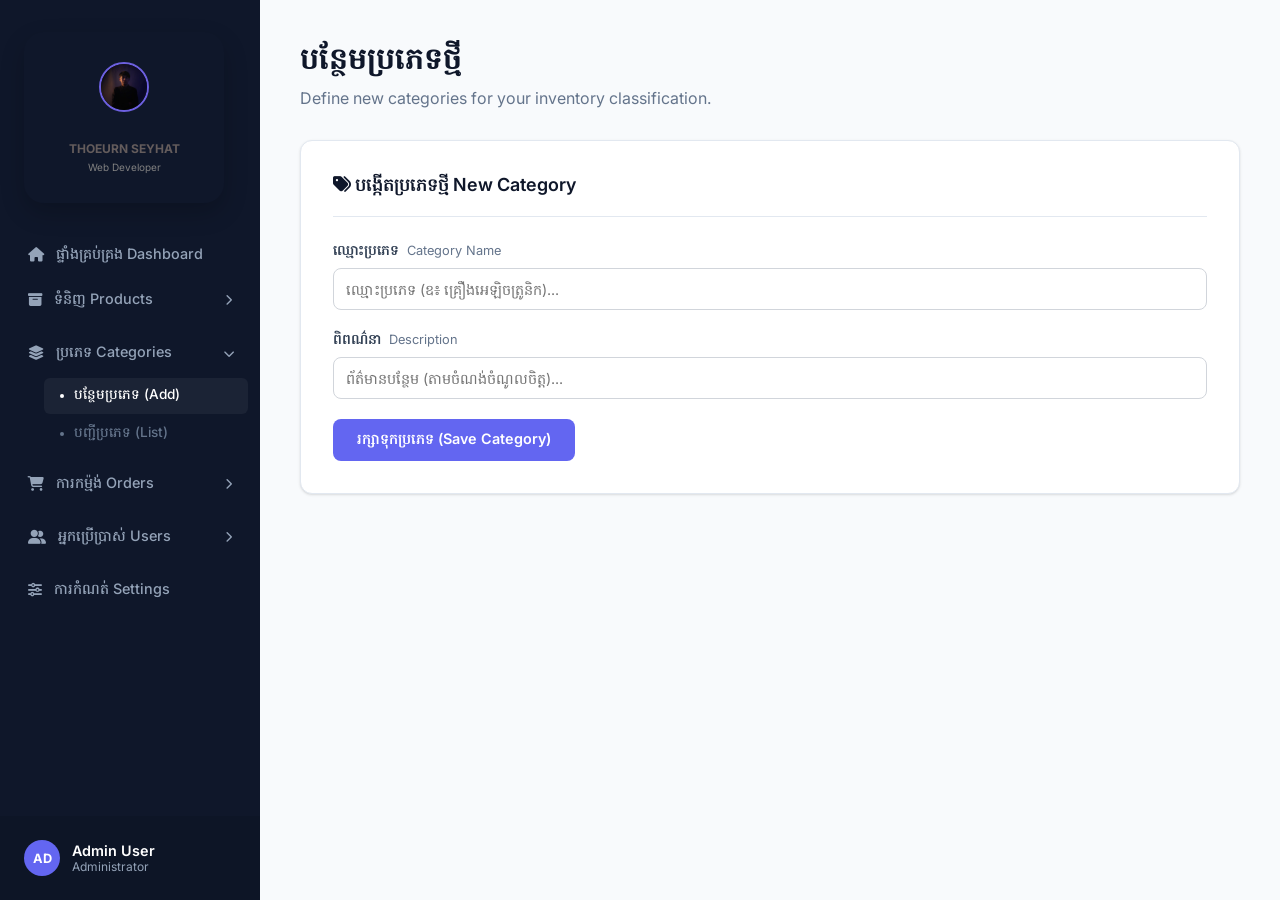
==== HTML/categories-add.html @ 8d1ac422 "first commit" ====
<!DOCTYPE html>
<html lang="km">

<head>
    <meta charset="UTF-8">
    <meta name="viewport" content="width=device-width, initial-scale=1.0">
    <title>InvenTrack | Add Category</title>
    <link rel="stylesheet" href="../CSS/index.css">
    <link
        href="https://fonts.googleapis.com/css2?family=Inter:wght@300;400;500;600;700;800&family=Hanuman:wght@400;700&display=swap"
        rel="stylesheet">
    <link rel="stylesheet" href="https://cdnjs.cloudflare.com/ajax/libs/font-awesome/6.4.0/css/all.min.css">
</head>

<body>
    <div class="dashboard-container">
        <!-- Sidebar -->
        <aside class="sidebar">
            <div class="sidebar-header">
                <div class="profile-card">
                    <img src="/Image/My Pf.jpg">
                    <h2>THOEURN SEYHAT</h2>
                    <p>Web Developer</p>
                </div>
            </div>
            <nav class="sidebar-nav">
                <a href="dashboard.html" class="nav-item">
                    <i class="fas fa-home"></i>
                    <span>ផ្ទាំងគ្រប់គ្រង <span>Dashboard</span></span>
                </a>

                <!-- Product Menu -->
                <div class="nav-group">
                    <button class="nav-item">
                        <i class="fas fa-box-archive"></i>
                        <span>ទំនិញ <span>Products</span></span>
                        <i class="fas fa-chevron-right"></i>
                    </button>
                    <div class="submenu">
                        <a href="products-add.html" class="submenu-item">បន្ថែមទំនិញ (Add)</a>
                        <a href="products-list.html" class="submenu-item">បញ្ជីទំនិញ (List)</a>
                    </div>
                </div>

                <!-- Categories Menu -->
                <div class="nav-group">
                    <button class="nav-item open">
                        <i class="fas fa-layer-group"></i>
                        <span>ប្រភេទ <span>Categories</span></span>
                        <i class="fas fa-chevron-right"></i>
                    </button>
                    <div class="submenu">
                        <a href="categories-add.html" class="submenu-item active">បន្ថែមប្រភេទ (Add)</a>
                        <a href="categories-list.html" class="submenu-item">បញ្ជីប្រភេទ (List)</a>
                    </div>
                </div>

                <!-- Order Menu -->
                <div class="nav-group">
                    <button class="nav-item">
                        <i class="fas fa-cart-shopping"></i>
                        <span>ការកម្ម៉ង់ <span>Orders</span></span>
                        <i class="fas fa-chevron-right"></i>
                    </button>
                    <div class="submenu">
                        <a href="orders-add.html" class="submenu-item">បន្ថែមការកម្ម៉ង់ (Add)</a>
                        <a href="orders-list.html" class="submenu-item">បញ្ជីការកម្ម៉ង់ (List)</a>
                    </div>
                </div>

                <!-- User Menu -->
                <div class="nav-group">
                    <button class="nav-item">
                        <i class="fas fa-user-group"></i>
                        <span>អ្នកប្រើប្រាស់ <span>Users</span></span>
                        <i class="fas fa-chevron-right"></i>
                    </button>
                    <div class="submenu">
                        <a href="users-add.html" class="submenu-item">បន្ថែមអ្នកប្រើ (Add)</a>
                        <a href="users-list.html" class="submenu-item">បញ្ជីអ្នកប្រើ (List)</a>
                    </div>
                </div>

                <a href="settings.html" class="nav-item">
                    <i class="fas fa-sliders"></i>
                    <span>ការកំណត់ <span>Settings</span></span>
                </a>
            </nav>
            <div class="sidebar-footer">
                <div class="user-profile">
                    <div class="avatar">AD</div>
                    <div class="user-info">
                        <span class="user-name">Admin User</span>
                        <span class="user-role">Administrator</span>
                    </div>
                </div>
            </div>
        </aside>

        <main class="main-content">
            <header class="content-header">
                <h1>បន្ថែមប្រភេទថ្មី</h1>
                <p>Define new categories for your inventory classification.</p>
            </header>

            <section class="card">
                <div class="card-header">
                    <h3 id="formTitle"><i class="fas fa-tags"></i> បង្កើតប្រភេទថ្មី <span>New Category</span></h3>
                </div>
                <div class="form-grid">
                    <div class="form-group">
                        <label>ឈ្មោះប្រភេទ <span>Category Name</span></label>
                        <input type="text" id="catName" placeholder="ឈ្មោះប្រភេទ (ឧ៖ គ្រឿងអេឡិចត្រូនិក)...">
                    </div>
                    <div class="form-group">
                        <label>ពិពណ៌នា <span>Description</span></label>
                        <input type="text" id="catDesc" placeholder="ព័ត៌មានបន្ថែម (តាមចំណង់ចំណូលចិត្ត)...">
                    </div>
                    <div class="form-actions">
                        <button id="submitCat" class="btn-primary">រក្សាទុកប្រភេទ (Save Category)</button>
                    </div>
                </div>
            </section>
        </main>
    </div>

    <script src="../JS/categories-add.js"></script>
    <script src="../JS/common.js"></script>
</body>

</html>
---- CSS/index.css ----
:root {
    --primary: #6366f1;
    --primary-hover: #4f46e5;
    --primary-bg: #eef2ff;
    --sidebar-bg: #0f172a;
    --sidebar-hover: rgba(255, 255, 255, 0.1);
    --bg-main: #f8fafc;
    --bg-card: #ffffff;
    --text-main: #1e293b;
    --text-dim: #64748b;
    --border: #e2e8f0;
    --success: #22c55e;
    --danger: #ef4444;
    --warning: #f59e0b;
    --radius: 12px;
    --shadow: 0 1px 3px 0 rgb(0 0 0 / 0.1), 0 1px 2px -1px rgb(0 0 0 / 0.1);
    --shadow-md: 0 4px 6px -1px rgb(0 0 0 / 0.1), 0 2px 4px -2px rgb(0 0 0 / 0.1);
    --sidebar-width: 260px;
}

@import url('https://fonts.googleapis.com/css2?family=Inter:wght@300;400;500;600;700;800&family=Hanuman:wght@400;700&display=swap');

* {
    margin: 0;
    padding: 0;
    box-sizing: border-box;
    font-family: 'Inter', 'Hanuman', sans-serif;
}

body {
    background-color: var(--bg-main);
    color: var(--text-main);
    min-height: 100vh;
}

/* Dashboard Layout */
.dashboard-container {
    display: flex;
}

/* Sidebar */
.sidebar {
    width: var(--sidebar-width);
    background: var(--sidebar-bg);
    color: white;
    display: flex;
    flex-direction: column;
    position: fixed;
    height: 100vh;
    z-index: 100;
}

.sidebar-header {
    padding: 32px 24px;
}

.logo {
    display: flex;
    align-items: center;
    gap: 12px;
    font-size: 1.25rem;
    font-weight: 800;
}

.logo i {
    color: var(--primary);
}

/* Sidebar Navigation */
.sidebar-nav {
    flex: 1;
    padding: 0 12px;
    display: flex;
    flex-direction: column;
    gap: 4px;
    overflow-y: auto;
}

.nav-group {
    margin-bottom: 8px;
}

.nav-item {
    display: flex;
    align-items: center;
    gap: 12px;
    padding: 10px 16px;
    color: #94a3b8;
    text-decoration: none;
    border-radius: 8px;
    font-size: 0.9rem;
    font-weight: 500;
    transition: all 0.2s;
    cursor: pointer;
    border: none;
    background: transparent;
    width: 100%;
}

.nav-item i:last-child {
    margin-left: auto;
    font-size: 0.7rem;
    transition: transform 0.5s cubic-bezier(0.4, 0, 0.2, 1);
}

.nav-item.open i:last-child {
    transform: rotate(90deg);
}

.nav-item:hover,
.nav-item.active {
    background: var(--sidebar-hover);
    color: white;
}

.nav-item.active {
    background: var(--primary);
}

.submenu {
    max-height: 0;
    overflow: hidden;
    opacity: 0;
    display: flex;
    flex-direction: column;
    gap: 2px;
    padding-left: 32px;
    margin-top: 0;
    transition: max-height 0.6s cubic-bezier(0.4, 0, 0.2, 1),
        opacity 0.4s ease,
        margin-top 0.4s ease;
}

.nav-item.open+.submenu {
    max-height: 500px;
    /* Large enough for content */
    opacity: 1;
    margin-top: 4px;
}

.submenu-item {
    display: flex;
    align-items: center;
    gap: 10px;
    padding: 8px 16px;
    color: #64748b;
    text-decoration: none;
    border-radius: 6px;
    font-size: 0.85rem;
    font-weight: 500;
    transition: all 0.2s;
}

.submenu-item:hover,
.submenu-item.active {
    color: white;
}

.submenu-item.active {
    background: rgba(255, 255, 255, 0.05);
}

.submenu-item::before {
    content: '';
    width: 4px;
    height: 4px;
    background: currentColor;
    border-radius: 50%;
}

.sidebar-footer {
    padding: 24px;
    background: rgba(0, 0, 0, 0.1);
}

.user-profile {
    display: flex;
    align-items: center;
    gap: 12px;
}

.avatar {
    width: 36px;
    height: 36px;
    background: var(--primary);
    border-radius: 50%;
    display: flex;
    align-items: center;
    justify-content: center;
    font-weight: 700;
    font-size: 0.8rem;
}

.user-info {
    display: flex;
    flex-direction: column;
}

.user-name {
    font-size: 0.9rem;
    font-weight: 600;
}

.user-role {
    font-size: 0.75rem;
    color: #94a3b8;
}

/* Main Content */
.main-content {
    flex: 1;
    margin-left: var(--sidebar-width);
    padding: 40px;
}

.content-header {
    margin-bottom: 32px;
}

.content-header h1 {
    font-size: 1.875rem;
    font-weight: 700;
    color: #0f172a;
}

.content-header p {
    color: var(--text-dim);
    margin-top: 4px;
}

/* Stats Cards */
.stats-grid {
    display: grid;
    grid-template-columns: repeat(auto-fit, minmax(220px, 1fr));
    gap: 24px;
    margin-bottom: 32px;
}

.stat-card {
    background: var(--bg-card);
    border: 1px solid var(--border);
    padding: 24px;
    border-radius: var(--radius);
    display: flex;
    align-items: center;
    gap: 16px;
    box-shadow: var(--shadow);
}

.stat-icon {
    width: 48px;
    height: 48px;
    border-radius: 12px;
    display: flex;
    align-items: center;
    justify-content: center;
    font-size: 1.25rem;
}

.stat-icon.purple {
    background: #f5f3ff;
    color: #8b5cf6;
}

.stat-icon.green {
    background: #f0fdf4;
    color: #22c55e;
}

.stat-icon.orange {
    background: #fff7ed;
    color: #f59e0b;
}

.stat-icon.blue {
    background: #eff6ff;
    color: #3b82f6;
}

.stat-label {
    font-size: 0.875rem;
    color: var(--text-dim);
    font-weight: 500;
}

.stat-data h2 {
    font-size: 1.5rem;
    font-weight: 700;
    color: #0f172a;
}

/* Standard Cards */
.card {
    background: var(--bg-card);
    border: 1px solid var(--border);
    border-radius: var(--radius);
    padding: 32px;
    box-shadow: var(--shadow);
    margin-bottom: 32px;
}

.card-header {
    margin-bottom: 24px;
    display: flex;
    align-items: center;
    gap: 12px;
    border-bottom: 1px solid var(--border);
    padding-bottom: 16px;
}

.card-header h3 {
    font-size: 1.125rem;
    font-weight: 600;
    color: #0f172a;
}

/* Form Styles */
.form-grid {
    display: flex;
    flex-direction: column;
    gap: 20px;
}

.form-row {
    display: grid;
    grid-template-columns: repeat(auto-fit, minmax(180px, 1fr));
    gap: 16px;
}

.form-group label {
    display: block;
    font-size: 0.875rem;
    font-weight: 600;
    margin-bottom: 6px;
    color: #334155;
}

.form-group label span {
    font-weight: 400;
    color: var(--text-dim);
    font-size: 0.8rem;
    margin-left: 4px;
}

input {
    width: 100%;
    height: 42px;
    border: 1px solid #d1d5db;
    background: #ffffff;
    padding: 0 12px;
    border-radius: 8px;
    font-size: 0.9rem;
    color: #1e293b;
    transition: border-color 0.2s, box-shadow 0.2s;
}

input:focus {
    outline: none;
    border-color: var(--primary);
    box-shadow: 0 0 0 3px rgba(99, 102, 241, 0.1);
}

.price-preview {
    background: #f1f5f9;
    padding: 12px 20px;
    border-radius: 8px;
    display: flex;
    justify-content: space-between;
    align-items: center;
    transition: 0.3s;
}

.price-preview.success {
    background: #f0fdf4;
    border-color: #22c55e;
}

.price-preview.success #total {
    color: #10b981;
}

.price-preview span {
    font-weight: 600;
    color: #475569;
}

#total {
    font-size: 1.25rem;
    font-weight: 700;
    color: var(--primary);
}

/* Buttons */
.btn-primary {
    height: 42px;
    background: var(--primary);
    color: white;
    border: none;
    border-radius: 8px;
    padding: 0 24px;
    font-weight: 600;
    font-size: 0.9rem;
    cursor: pointer;
    transition: filter 0.2s;
}

.btn-primary:hover {
    filter: brightness(1.1);
}

.btn-danger-outline {
    width: 100%;
    padding: 10px;
    background: transparent;
    border: 1px solid #fee2e2;
    color: #ef4444;
    border-radius: 8px;
    font-weight: 600;
    cursor: pointer;
    margin-bottom: 20px;
    transition: background 0.2s, color 0.2s;
}

.btn-danger-outline:hover {
    background: #ef4444;
    color: white;
}

/* Table Styles */
.table-section {
    padding: 0;
}

.table-header {
    padding: 24px 32px;
    display: flex;
    justify-content: space-between;
    align-items: center;
    flex-wrap: wrap;
    gap: 16px;
}

.table-wrapper {
    overflow-x: auto;
    padding: 0 32px 32px;
}

table {
    width: 100%;
    border-collapse: collapse;
}

table th {
    text-align: left;
    padding: 12px 16px;
    background: #f8fafc;
    color: #64748b;
    font-weight: 600;
    font-size: 0.75rem;
    text-transform: uppercase;
    letter-spacing: 0.05em;
    border-bottom: 1px solid var(--border);
}

table td {
    padding: 16px;
    font-size: 0.875rem;
    border-bottom: 1px solid var(--border);
}

tbody tr:hover {
    background: #fcfdfe;
}

.badge {
    padding: 4px 10px;
    background: #e2e8f0;
    color: #475569;
    border-radius: 6px;
    font-size: 0.75rem;
    font-weight: 600;
}

.update-btn,
.delete-btn {
    width: 32px;
    height: 32px;
    border: 1px solid #e2e8f0;
    border-radius: 6px;
    background: white;
    cursor: pointer;
    transition: all 0.2s;
    margin-right: 4px;
}

.update-btn {
    color: #22c55e;
}

.update-btn:hover {
    background: #f0fdf4;
    border-color: #22c55e;
}

.delete-btn {
    color: #ef4444;
}

.delete-btn:hover {
    background: #fef2f2;
    border-color: #ef4444;
}

/* Responsive */
@media (max-width: 1024px) {
    .sidebar {
        width: 80px;
    }

    .sidebar .logo span,
    .sidebar .nav-item span,
    .sidebar .user-info {
        display: none;
    }

    .main-content {
        margin-left: 80px;
    }
}

@media (max-width: 768px) {
    .sidebar {
        display: none;
    }

    .main-content {
        margin-left: 0;
        padding: 20px;
    }
}




.profile-card {
  background: rgba(255, 255, 255, 0);
  padding: 30px;
  border-radius: 20px;
  text-align: center;
  width: 200px;
  box-shadow: 0px 10px 25px rgba(0,0,0,0.2);
  transition: 0.3s;
}

.profile-card:hover {
  transform: translateY(-10px);
}

h2 {
  color: #645c5c;
  font-size: 12px;
  margin-bottom: 5px;
}
/* Profile Image */
.profile-card img {
  width: 50px;
  height: 50px;
  border-radius: 50%;
  object-fit: cover;
  border: 2px solid #6d60e0;
  margin-bottom: 15px;
}

/* Text */
.profile-card h2 {
  margin: 10px 0 5px;
}

.profile-card p {
  color: gray;
  font-size: 10px;
}





/* Mobile Header */
.mobile-header {
    display: none;
    align-items: center;
    justify-content: space-between;
    padding: 15px 20px;
    background: var(--bg-card);
    box-shadow: var(--shadow);
}

.menu-btn {
    font-size: 24px;
    cursor: pointer;
}

/* Sidebar Mobile Mode */
@media (max-width: 768px) {

    .mobile-header {
        display: flex;
    }

    .sidebar {
        display: block;
        position: fixed;
        left: -260px;
        top: 0;
        width: 260px;
        height: 100vh;
        transition: 0.3s;
    }

    .sidebar.active {
        left: 0;
    }

    .main-content {
        margin-left: 0;
        padding: 15px;
    }
}
.overlay {
    position: fixed;
    top: 0;
    left: 0;
    width: 100%;
    height: 100%;
    background: rgba(0,0,0,0.4);
    opacity: 0;
    visibility: hidden;
    transition: 0.3s;
    z-index: 90;
}

.overlay.active {
    opacity: 1;
    visibility: visible;
}
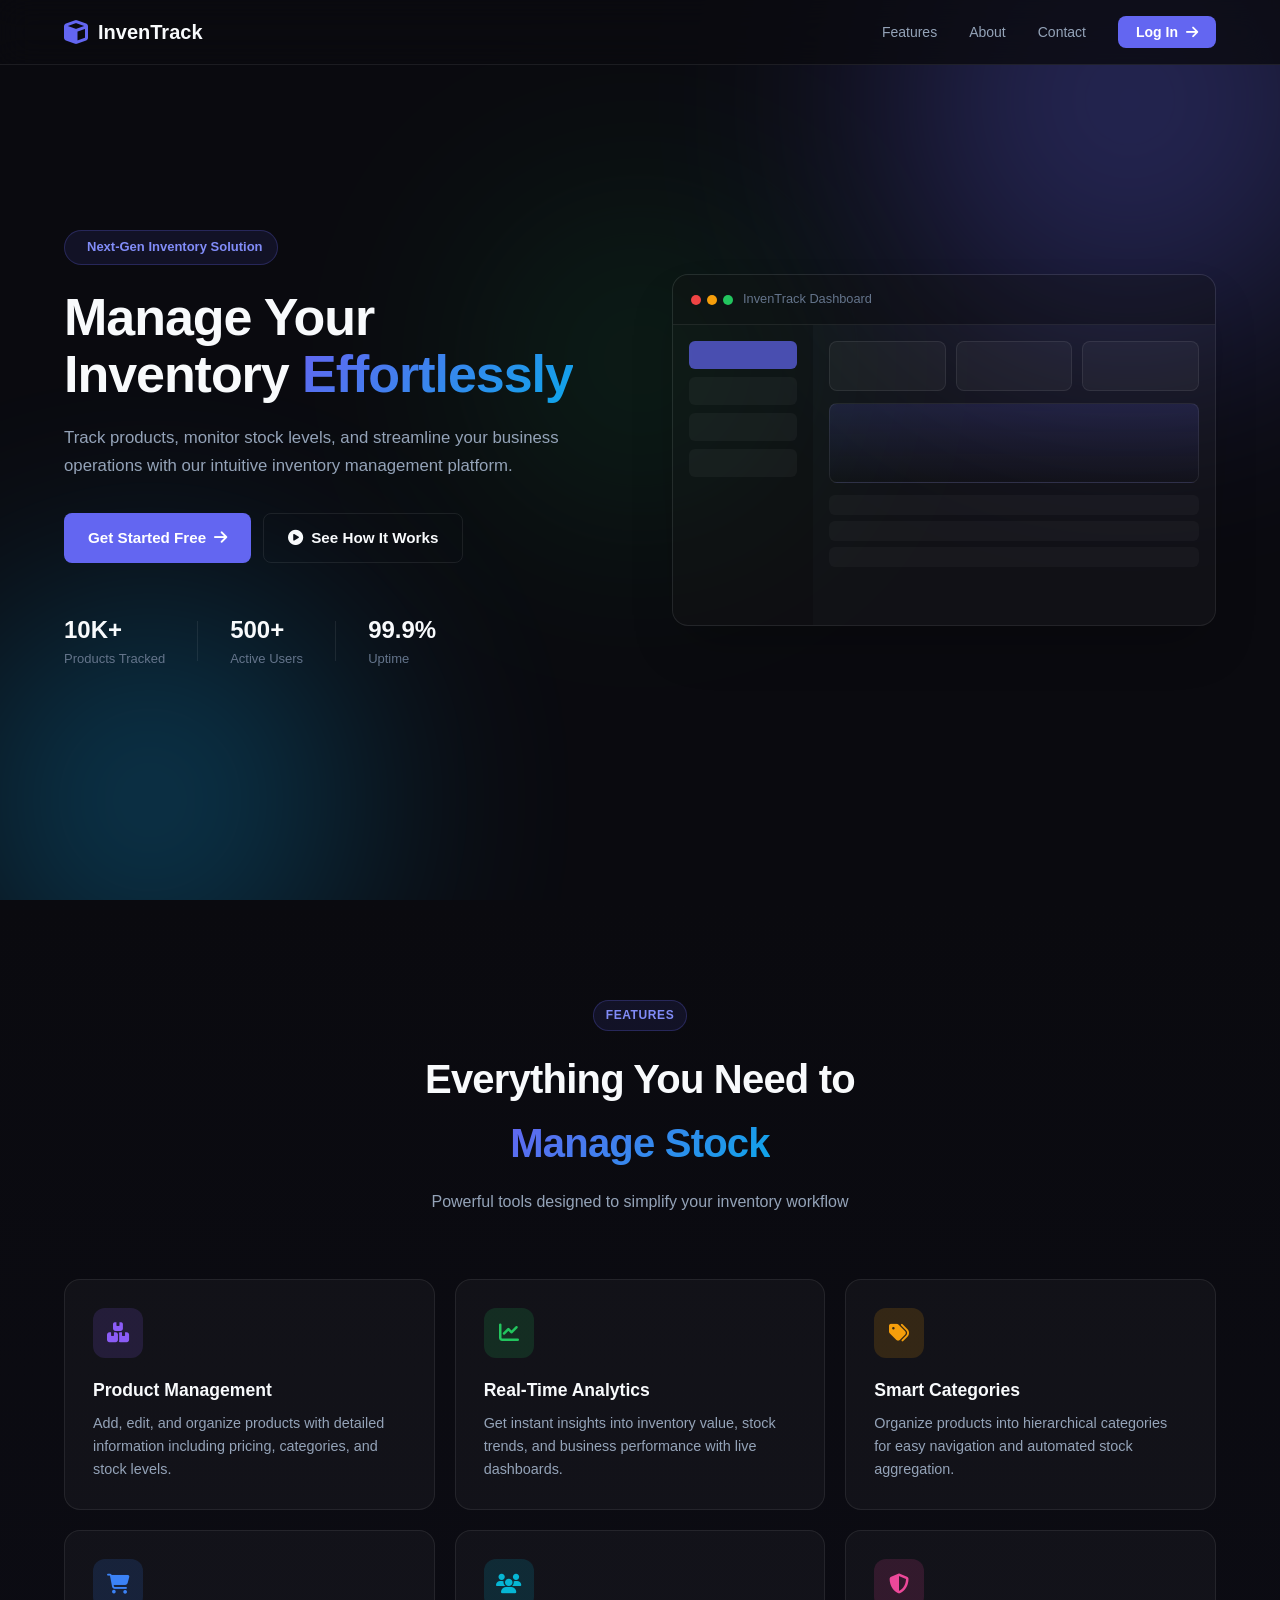
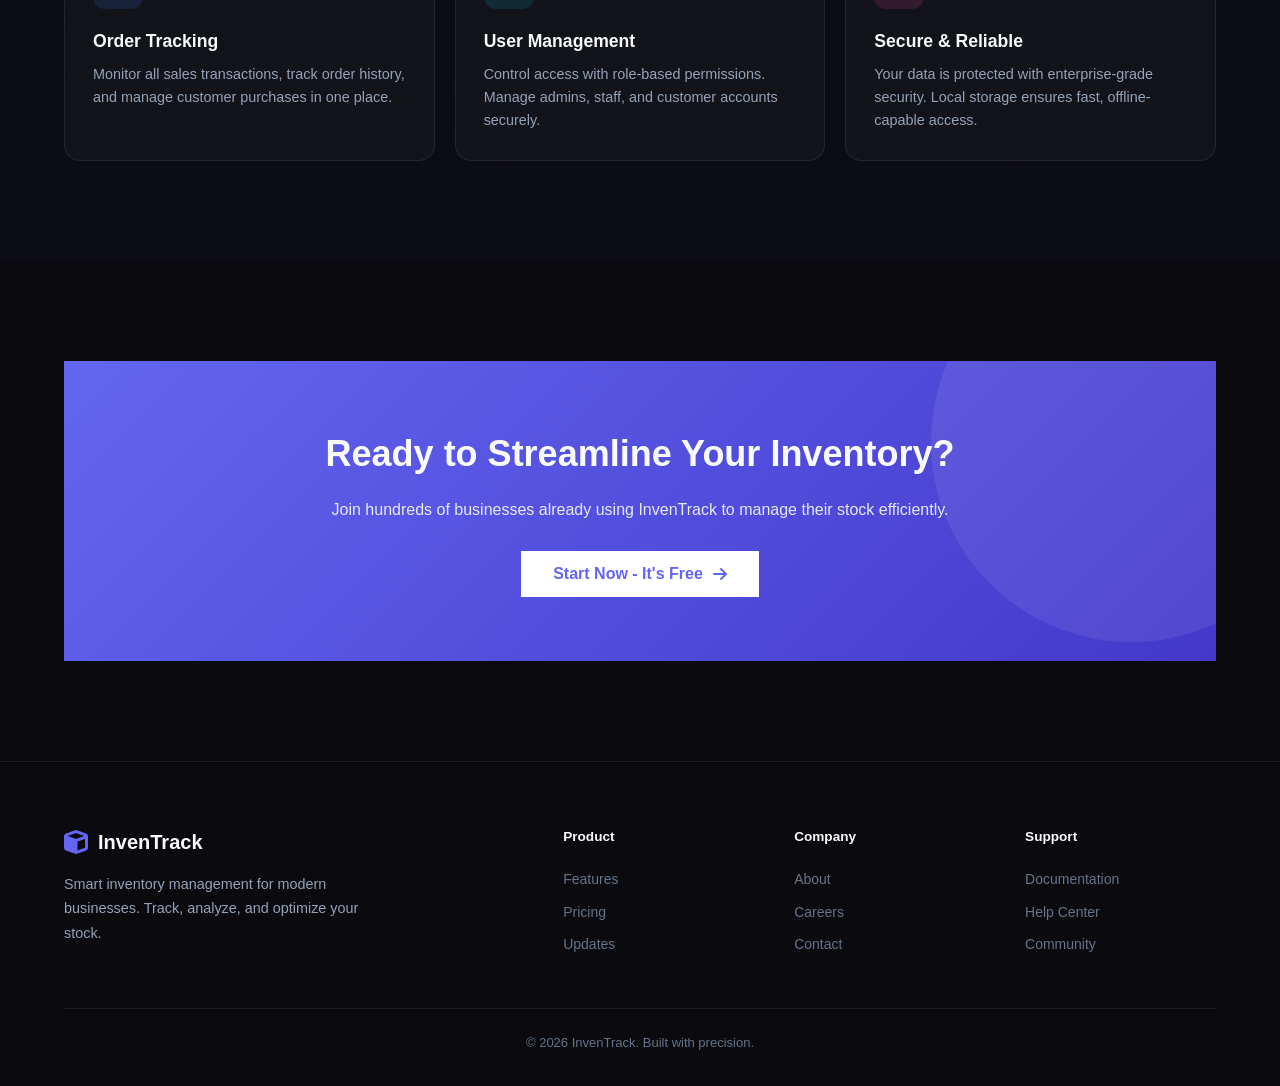
==== commit cbc50eed: "Updated" ====
--- a/HTML/categories-add.html
+++ b/HTML/categories-add.html
@@ -1,131 +1,48 @@
 <!DOCTYPE html>
-<html lang="km">
-
+<html lang="en">
 <head>
     <meta charset="UTF-8">
     <meta name="viewport" content="width=device-width, initial-scale=1.0">
     <title>InvenTrack | Add Category</title>
-    <link rel="stylesheet" href="../CSS/index.css">
-    <link
-        href="https://fonts.googleapis.com/css2?family=Inter:wght@300;400;500;600;700;800&family=Hanuman:wght@400;700&display=swap"
-        rel="stylesheet">
+    <link rel="stylesheet" href="../CSS/dashboard.css">
     <link rel="stylesheet" href="https://cdnjs.cloudflare.com/ajax/libs/font-awesome/6.4.0/css/all.min.css">
 </head>
-
 <body>
-    <div class="dashboard-container">
-        <!-- Sidebar -->
-        <aside class="sidebar">
-            <div class="sidebar-header">
-                <div class="profile-card">
-                    <img src="/Image/My Pf.jpg">
-                    <h2>THOEURN SEYHAT</h2>
-                    <p>Web Developer</p>
-                </div>
+    <div class="app">
+        <aside class="sidebar" id="sidebar">
+            <div class="sidebar-brand"><a href="dashboard.html"><i class="fas fa-cube"></i><span>InvenTrack</span></a></div>
+            <div class="sidebar-profile">
+                <div class="profile-card"><img src="/Image/My Pf.jpg" alt="Profile" class="profile-avatar"><div><div class="profile-name">THOEURN SEYHAT</div><div class="profile-role">Web Developer</div><div class="profile-contact"><a href="contact.html"><i class="fas fa-envelope"></i> thoeurnseyhat@gmail.com</a></div></div></div>
             </div>
             <nav class="sidebar-nav">
-                <a href="dashboard.html" class="nav-item">
-                    <i class="fas fa-home"></i>
-                    <span>ផ្ទាំងគ្រប់គ្រង <span>Dashboard</span></span>
-                </a>
-
-                <!-- Product Menu -->
-                <div class="nav-group">
-                    <button class="nav-item">
-                        <i class="fas fa-box-archive"></i>
-                        <span>ទំនិញ <span>Products</span></span>
-                        <i class="fas fa-chevron-right"></i>
-                    </button>
-                    <div class="submenu">
-                        <a href="products-add.html" class="submenu-item">បន្ថែមទំនិញ (Add)</a>
-                        <a href="products-list.html" class="submenu-item">បញ្ជីទំនិញ (List)</a>
+                <a href="dashboard.html" class="nav-link"><i class="fas fa-home"></i><span>Dashboard</span></a>
+                <div class="nav-group"><button class="nav-toggle"><i class="fas fa-box-archive"></i><span>Products</span><i class="fas fa-chevron-right nav-arrow"></i></button><div class="sub-nav"><a href="products-add.html" class="sub-link">Add Product</a><a href="products-list.html" class="sub-link">Product List</a></div></div>
+                <div class="nav-group"><button class="nav-toggle open"><i class="fas fa-layer-group"></i><span>Categories</span><i class="fas fa-chevron-right nav-arrow"></i></button><div class="sub-nav"><a href="categories-add.html" class="sub-link active">Add Category</a><a href="categories-list.html" class="sub-link">Category List</a></div></div>
+                <div class="nav-group"><button class="nav-toggle"><i class="fas fa-cart-shopping"></i><span>Orders</span><i class="fas fa-chevron-right nav-arrow"></i></button><div class="sub-nav"><a href="orders-add.html" class="sub-link">Add Order</a><a href="orders-list.html" class="sub-link">Order List</a></div></div>
+                <div class="nav-group"><button class="nav-toggle"><i class="fas fa-user-group"></i><span>Users</span><i class="fas fa-chevron-right nav-arrow"></i></button><div class="sub-nav"><a href="users-add.html" class="sub-link">Add User</a><a href="users-list.html" class="sub-link">User List</a></div></div>
+                <a href="settings.html" class="nav-link"><i class="fas fa-sliders"></i><span>Settings</span></a>
+            </nav>
+            <div class="sidebar-footer"><div class="user-row"><div class="user-avatar-sm">AD</div><div><div class="user-name-sm">Admin User</div><div class="user-role-sm">Administrator</div></div></div></div>
+        </aside>
+        <div class="sidebar-overlay" id="sidebarOverlay"></div>
+        <div class="main">
+            <header class="topbar">
+                <div class="topbar-left"><button class="menu-toggle" id="menuToggle"><i class="fas fa-bars"></i></button><span class="topbar-title">Categories</span></div>
+                <div class="topbar-right"><a href="categories-list.html" class="btn btn-secondary btn-sm"><i class="fas fa-list"></i> View List</a></div>
+            </header>
+            <main class="content">
+                <div class="page-header"><h1 class="page-title">Add Category</h1><p class="page-desc">Create a new category to organize your products.</p></div>
+                <div class="card">
+                    <div class="card-body">
+                        <div class="form-group" style="margin-bottom:16px"><label class="form-label">Category Name</label><input type="text" class="form-input" id="catName" placeholder="Enter category name..."></div>
+                        <div class="form-actions"><button class="btn btn-primary" id="submitCat"><i class="fas fa-save"></i> Save Category</button></div>
                     </div>
                 </div>
-
-                <!-- Categories Menu -->
-                <div class="nav-group">
-                    <button class="nav-item open">
-                        <i class="fas fa-layer-group"></i>
-                        <span>ប្រភេទ <span>Categories</span></span>
-                        <i class="fas fa-chevron-right"></i>
-                    </button>
-                    <div class="submenu">
-                        <a href="categories-add.html" class="submenu-item active">បន្ថែមប្រភេទ (Add)</a>
-                        <a href="categories-list.html" class="submenu-item">បញ្ជីប្រភេទ (List)</a>
-                    </div>
-                </div>
-
-                <!-- Order Menu -->
-                <div class="nav-group">
-                    <button class="nav-item">
-                        <i class="fas fa-cart-shopping"></i>
-                        <span>ការកម្ម៉ង់ <span>Orders</span></span>
-                        <i class="fas fa-chevron-right"></i>
-                    </button>
-                    <div class="submenu">
-                        <a href="orders-add.html" class="submenu-item">បន្ថែមការកម្ម៉ង់ (Add)</a>
-                        <a href="orders-list.html" class="submenu-item">បញ្ជីការកម្ម៉ង់ (List)</a>
-                    </div>
-                </div>
-
-                <!-- User Menu -->
-                <div class="nav-group">
-                    <button class="nav-item">
-                        <i class="fas fa-user-group"></i>
-                        <span>អ្នកប្រើប្រាស់ <span>Users</span></span>
-                        <i class="fas fa-chevron-right"></i>
-                    </button>
-                    <div class="submenu">
-                        <a href="users-add.html" class="submenu-item">បន្ថែមអ្នកប្រើ (Add)</a>
-                        <a href="users-list.html" class="submenu-item">បញ្ជីអ្នកប្រើ (List)</a>
-                    </div>
-                </div>
-
-                <a href="settings.html" class="nav-item">
-                    <i class="fas fa-sliders"></i>
-                    <span>ការកំណត់ <span>Settings</span></span>
-                </a>
-            </nav>
-            <div class="sidebar-footer">
-                <div class="user-profile">
-                    <div class="avatar">AD</div>
-                    <div class="user-info">
-                        <span class="user-name">Admin User</span>
-                        <span class="user-role">Administrator</span>
-                    </div>
-                </div>
-            </div>
-        </aside>
-
-        <main class="main-content">
-            <header class="content-header">
-                <h1>បន្ថែមប្រភេទថ្មី</h1>
-                <p>Define new categories for your inventory classification.</p>
-            </header>
-
-            <section class="card">
-                <div class="card-header">
-                    <h3 id="formTitle"><i class="fas fa-tags"></i> បង្កើតប្រភេទថ្មី <span>New Category</span></h3>
-                </div>
-                <div class="form-grid">
-                    <div class="form-group">
-                        <label>ឈ្មោះប្រភេទ <span>Category Name</span></label>
-                        <input type="text" id="catName" placeholder="ឈ្មោះប្រភេទ (ឧ៖ គ្រឿងអេឡិចត្រូនិក)...">
-                    </div>
-                    <div class="form-group">
-                        <label>ពិពណ៌នា <span>Description</span></label>
-                        <input type="text" id="catDesc" placeholder="ព័ត៌មានបន្ថែម (តាមចំណង់ចំណូលចិត្ត)...">
-                    </div>
-                    <div class="form-actions">
-                        <button id="submitCat" class="btn-primary">រក្សាទុកប្រភេទ (Save Category)</button>
-                    </div>
-                </div>
-            </section>
-        </main>
+            </main>
+        </div>
     </div>
-
-    <script src="../JS/categories-add.js"></script>
     <script src="../JS/common.js"></script>
+    <script src="../JS/settings.js"></script>
+    <script src="../JS/categories.js"></script>
 </body>
-
-</html>+</html>
--- a/CSS/dashboard.css
+++ b/CSS/dashboard.css
@@ -0,0 +1,574 @@
+@import url('./theme.css');
+
+/* ========== DASHBOARD LAYOUT ========== */
+.app {
+    display: flex;
+    min-height: 100vh;
+}
+
+/* ========== SIDEBAR ========== */
+.sidebar {
+    width: var(--sidebar-width);
+    background: var(--bg-sidebar);
+    color: var(--text-inverse);
+    display: flex;
+    flex-direction: column;
+    position: fixed;
+    top: 0;
+    left: 0;
+    bottom: 0;
+    z-index: 100;
+    transition: transform 0.3s cubic-bezier(0.4, 0, 0.2, 1);
+    border-right: 1px solid rgba(255, 255, 255, 0.05);
+}
+
+.sidebar-brand {
+    padding: 20px 24px;
+    border-bottom: 1px solid rgba(255, 255, 255, 0.05);
+}
+
+.sidebar-brand a {
+    display: flex;
+    align-items: center;
+    gap: 10px;
+    font-size: 1.25rem;
+    font-weight: 800;
+    color: white;
+}
+
+.sidebar-brand a i {
+    color: var(--primary);
+    font-size: 1.5rem;
+}
+
+.sidebar-profile {
+    padding: 20px;
+    border-bottom: 1px solid rgba(255, 255, 255, 0.05);
+}
+
+.profile-card {
+    display: flex;
+    align-items: center;
+    gap: 12px;
+    padding: 12px;
+    background: rgba(255, 255, 255, 0.03);
+    border-radius: var(--radius);
+    border: 1px solid rgba(255, 255, 255, 0.05);
+}
+
+.profile-avatar {
+    width: 44px;
+    height: 44px;
+    border-radius: 50%;
+    object-fit: cover;
+    border: 2px solid var(--primary);
+    flex-shrink: 0;
+}
+
+.profile-name {
+    font-size: 0.875rem;
+    font-weight: 600;
+    color: white;
+    line-height: 1.3;
+}
+
+.profile-role {
+    font-size: 0.75rem;
+    color: var(--text-sidebar);
+}
+
+.profile-contact {
+    font-size: 0.6875rem;
+    color: var(--text-sidebar);
+    margin-top: 4px;
+    display: flex;
+    align-items: center;
+    gap: 5px;
+}
+
+.profile-contact i {
+    font-size: 0.6rem;
+    color: var(--primary);
+}
+
+.profile-contact a {
+    display: inline-flex;
+    align-items: center;
+    gap: 5px;
+    color: var(--primary-light);
+    text-decoration: none;
+    transition: color 0.2s;
+}
+
+.profile-contact a:hover {
+    color: white;
+}
+
+/* Sidebar Nav */
+.sidebar-nav {
+    flex: 1;
+    padding: 16px 12px;
+    overflow-y: auto;
+    display: flex;
+    flex-direction: column;
+    gap: 2px;
+}
+
+.nav-link {
+    display: flex;
+    align-items: center;
+    gap: 12px;
+    padding: 10px 14px;
+    border-radius: var(--radius-sm);
+    color: var(--text-sidebar);
+    font-size: 0.875rem;
+    font-weight: 500;
+    transition: all var(--transition);
+    width: 100%;
+    text-align: left;
+}
+
+.nav-link i:first-child {
+    width: 20px;
+    text-align: center;
+    font-size: 1rem;
+}
+
+.nav-link:hover {
+    background: var(--bg-sidebar-hover);
+    color: white;
+}
+
+.nav-link.active {
+    background: var(--primary);
+    color: white;
+    box-shadow: 0 2px 8px rgba(99, 102, 241, 0.3);
+}
+
+.nav-group {}
+
+.nav-toggle {
+    display: flex;
+    align-items: center;
+    gap: 12px;
+    padding: 10px 14px;
+    border-radius: var(--radius-sm);
+    color: var(--text-sidebar);
+    font-size: 0.875rem;
+    font-weight: 500;
+    transition: all var(--transition);
+    width: 100%;
+    text-align: left;
+}
+
+.nav-toggle i:first-child {
+    width: 20px;
+    text-align: center;
+    font-size: 1rem;
+}
+
+.nav-toggle:hover {
+    background: var(--bg-sidebar-hover);
+    color: white;
+}
+
+.nav-toggle .nav-arrow {
+    margin-left: auto;
+    font-size: 0.65rem;
+    transition: transform 0.25s;
+}
+
+.nav-toggle.open .nav-arrow {
+    transform: rotate(90deg);
+}
+
+.sub-nav {
+    max-height: 0;
+    overflow: hidden;
+    transition: max-height 0.3s ease;
+    display: flex;
+    flex-direction: column;
+    gap: 2px;
+    padding-left: 16px;
+}
+
+.nav-toggle.open + .sub-nav {
+    max-height: 200px;
+    margin-top: 2px;
+}
+
+.sub-link {
+    display: flex;
+    align-items: center;
+    gap: 10px;
+    padding: 8px 14px;
+    border-radius: var(--radius-sm);
+    color: var(--text-sidebar);
+    font-size: 0.8125rem;
+    font-weight: 500;
+    transition: all var(--transition);
+    position: relative;
+}
+
+.sub-link::before {
+    content: '';
+    width: 5px;
+    height: 5px;
+    border-radius: 50%;
+    background: currentColor;
+    flex-shrink: 0;
+}
+
+.sub-link:hover {
+    color: white;
+}
+
+.sub-link.active {
+    color: var(--primary-light);
+}
+
+.sub-link.active::before {
+    background: var(--primary-light);
+    box-shadow: 0 0 6px var(--primary-light);
+}
+
+/* Sidebar Footer */
+.sidebar-footer {
+    padding: 16px 12px;
+    border-top: 1px solid rgba(255, 255, 255, 0.05);
+}
+
+.user-row {
+    display: flex;
+    align-items: center;
+    gap: 12px;
+    padding: 12px;
+    background: rgba(255, 255, 255, 0.03);
+    border-radius: var(--radius-sm);
+}
+
+.user-avatar-sm {
+    width: 36px;
+    height: 36px;
+    border-radius: 50%;
+    background: linear-gradient(135deg, var(--primary), var(--primary-hover));
+    display: flex;
+    align-items: center;
+    justify-content: center;
+    font-weight: 700;
+    font-size: 0.8rem;
+    flex-shrink: 0;
+}
+
+.user-name-sm {
+    font-size: 0.8125rem;
+    font-weight: 600;
+    color: white;
+}
+
+.user-role-sm {
+    font-size: 0.7rem;
+    color: var(--text-sidebar);
+}
+
+/* ========== MAIN ========== */
+.main {
+    flex: 1;
+    margin-left: var(--sidebar-width);
+    display: flex;
+    flex-direction: column;
+    min-height: 100vh;
+}
+
+/* Top Bar */
+.topbar {
+    height: var(--header-height);
+    background: var(--bg-surface);
+    border-bottom: 1px solid var(--border);
+    display: flex;
+    align-items: center;
+    justify-content: space-between;
+    padding: 0 32px;
+    position: sticky;
+    top: 0;
+    z-index: 50;
+}
+
+.topbar-left {
+    display: flex;
+    align-items: center;
+    gap: 16px;
+}
+
+.menu-toggle {
+    display: none;
+    width: 36px;
+    height: 36px;
+    border-radius: var(--radius-sm);
+    align-items: center;
+    justify-content: center;
+    color: var(--text-secondary);
+    font-size: 1.125rem;
+}
+
+.menu-toggle:hover {
+    background: var(--bg-muted);
+    color: var(--text-primary);
+}
+
+.topbar-title {
+    font-size: 1rem;
+    font-weight: 600;
+    color: var(--text-primary);
+}
+
+.topbar-right {
+    display: flex;
+    align-items: center;
+    gap: 8px;
+}
+
+/* Content */
+.content {
+    padding: 32px;
+    flex: 1;
+}
+
+.page-header {
+    margin-bottom: 28px;
+}
+
+.page-title {
+    font-size: 1.625rem;
+    font-weight: 700;
+    color: var(--text-primary);
+    margin-bottom: 6px;
+}
+
+.page-desc {
+    font-size: 0.9rem;
+    color: var(--text-muted);
+}
+
+/* Grids */
+.stats-grid {
+    display: grid;
+    grid-template-columns: repeat(auto-fit, minmax(220px, 1fr));
+    gap: 20px;
+    margin-bottom: 28px;
+}
+
+.content-grid {
+    display: grid;
+    grid-template-columns: 2fr 1fr;
+    gap: 24px;
+}
+
+/* Toolbar */
+.toolbar {
+    display: flex;
+    align-items: center;
+    justify-content: space-between;
+    gap: 16px;
+    flex-wrap: wrap;
+}
+
+.search-bar {
+    display: flex;
+    align-items: center;
+    background: var(--bg-muted);
+    border: 1px solid var(--border);
+    border-radius: var(--radius-sm);
+    padding: 4px;
+    max-width: 280px;
+    transition: all var(--transition);
+}
+
+.search-bar:focus-within {
+    border-color: var(--primary);
+    box-shadow: 0 0 0 3px var(--primary-bg);
+}
+
+.search-bar input {
+    flex: 1;
+    height: 34px;
+    border: none;
+    background: transparent;
+    padding: 0 10px;
+    font-size: 0.8125rem;
+    color: var(--text-primary);
+}
+
+.search-bar input:focus {
+    outline: none;
+}
+
+.search-bar input::placeholder {
+    color: var(--text-muted);
+}
+
+.search-bar button {
+    height: 34px;
+    padding: 0 14px;
+    background: var(--primary);
+    color: white;
+    border-radius: 6px;
+    font-size: 0.75rem;
+    font-weight: 600;
+    transition: all var(--transition);
+}
+
+.search-bar button:hover {
+    background: var(--primary-hover);
+}
+
+.filter-btns {
+    display: flex;
+    gap: 6px;
+}
+
+.filter-btns button {
+    padding: 6px 14px;
+    border-radius: var(--radius-sm);
+    border: 1px solid var(--border);
+    background: white;
+    color: var(--text-muted);
+    font-size: 0.75rem;
+    font-weight: 600;
+    transition: all var(--transition);
+}
+
+.filter-btns button:hover {
+    border-color: var(--primary);
+    color: var(--primary);
+}
+
+.filter-btns button.active {
+    background: var(--primary);
+    color: white;
+    border-color: var(--primary);
+}
+
+/* Price Preview */
+.price-preview {
+    display: flex;
+    align-items: center;
+    justify-content: space-between;
+    padding: 14px 18px;
+    background: var(--bg-muted);
+    border: 1px solid var(--border);
+    border-radius: var(--radius-sm);
+}
+
+.price-preview.success {
+    background: #f0fdf4;
+    border-color: var(--success);
+}
+
+.price-preview.success .price-val {
+    color: var(--success);
+}
+
+.price-label {
+    font-weight: 500;
+    color: var(--text-secondary);
+    font-size: 0.875rem;
+}
+
+.price-val {
+    font-size: 1.375rem;
+    font-weight: 700;
+    color: var(--primary);
+}
+
+/* Quick Links */
+.quick-links {
+    display: flex;
+    flex-direction: column;
+    gap: 10px;
+    padding: 24px;
+}
+
+.quick-link {
+    display: flex;
+    align-items: center;
+    gap: 12px;
+    padding: 12px 16px;
+    background: var(--bg-muted);
+    border-radius: var(--radius-sm);
+    font-size: 0.875rem;
+    font-weight: 500;
+    color: var(--text-primary);
+    transition: all var(--transition);
+}
+
+.quick-link:hover {
+    background: var(--primary-bg);
+    color: var(--primary);
+}
+
+.quick-link i {
+    font-size: 1rem;
+}
+
+/* ========== RESPONSIVE ========== */
+@media (max-width: 1024px) {
+    .content-grid {
+        grid-template-columns: 1fr;
+    }
+}
+
+@media (max-width: 768px) {
+    .sidebar {
+        transform: translateX(-100%);
+    }
+
+    .sidebar.open {
+        transform: translateX(0);
+    }
+
+    .main {
+        margin-left: 0;
+    }
+
+    .menu-toggle {
+        display: flex;
+    }
+
+    .topbar {
+        padding: 0 16px;
+    }
+
+    .content {
+        padding: 20px 16px;
+    }
+
+    .page-title {
+        font-size: 1.375rem;
+    }
+
+    .stats-grid {
+        grid-template-columns: 1fr 1fr;
+    }
+
+    .toolbar {
+        flex-direction: column;
+        align-items: stretch;
+    }
+
+    .search-bar {
+        max-width: 100%;
+    }
+}
+
+@media (max-width: 480px) {
+    .stats-grid {
+        grid-template-columns: 1fr;
+    }
+
+    .card-header {
+        flex-direction: column;
+        align-items: flex-start;
+        gap: 12px;
+    }
+}
